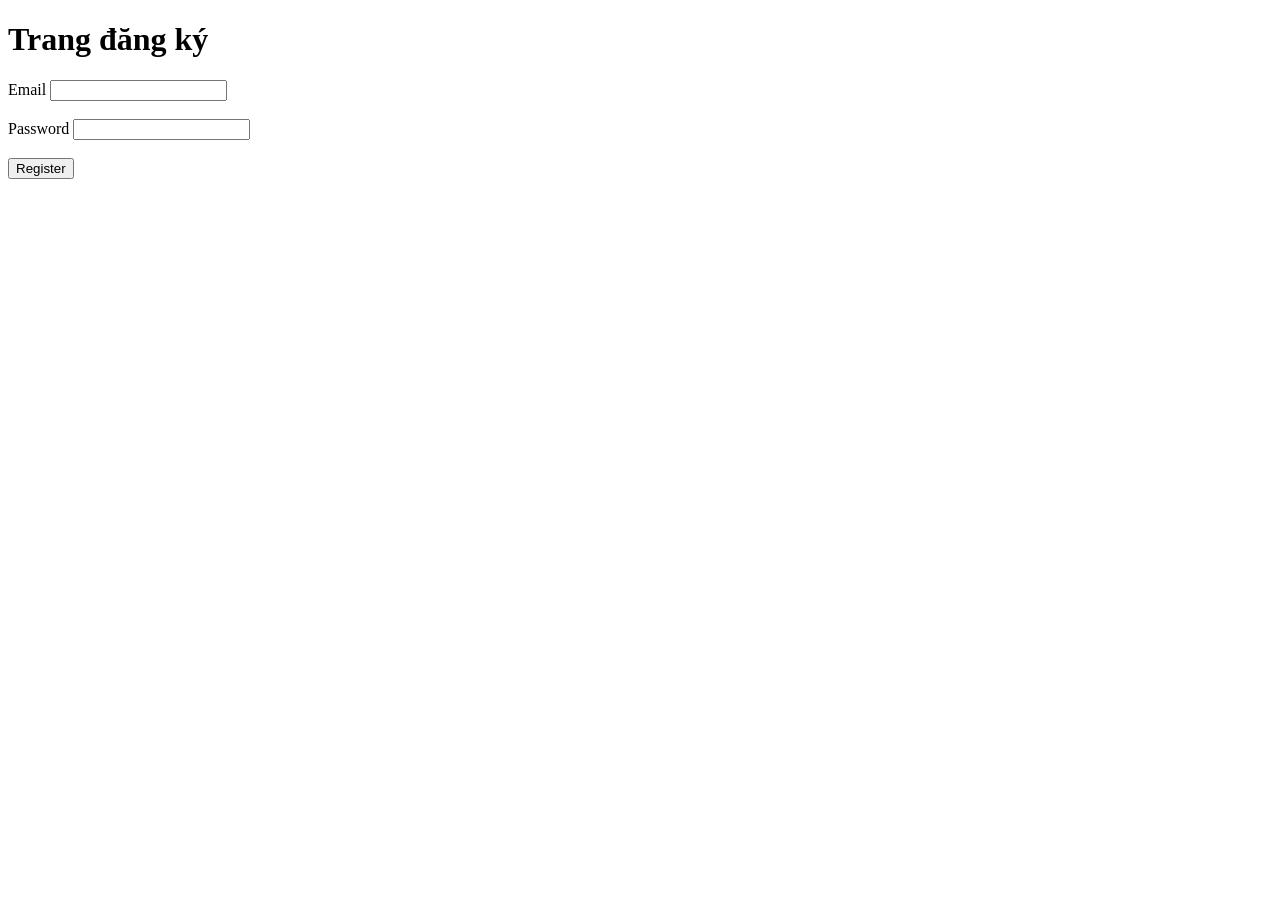
==== register.html @ fc741a78 "New" ====
<!DOCTYPE html>
<html lang="en">

<head>
    <meta charset="UTF-8">
    <meta name="viewport" content="width=device-width, initial-scale=1.0">
    <title>Document</title>
</head>

<body>
    <!-- inline  onclick="alert('Dang click vao toi')" -->
    <h1 class="text" id="title">Trang đăng ký</h1>
    <form action="" id="form-register">
        <label for="">Email</label>
        <input type="email" id="email" name="email">
        <br>
        <br>
        <label for="">Password</label>
        <input type="password" id="password" name="password">
        <br>
        <br>
        <button>Register</button>
    </form>
    <script src="./register.js"></script>
</body>

</html>
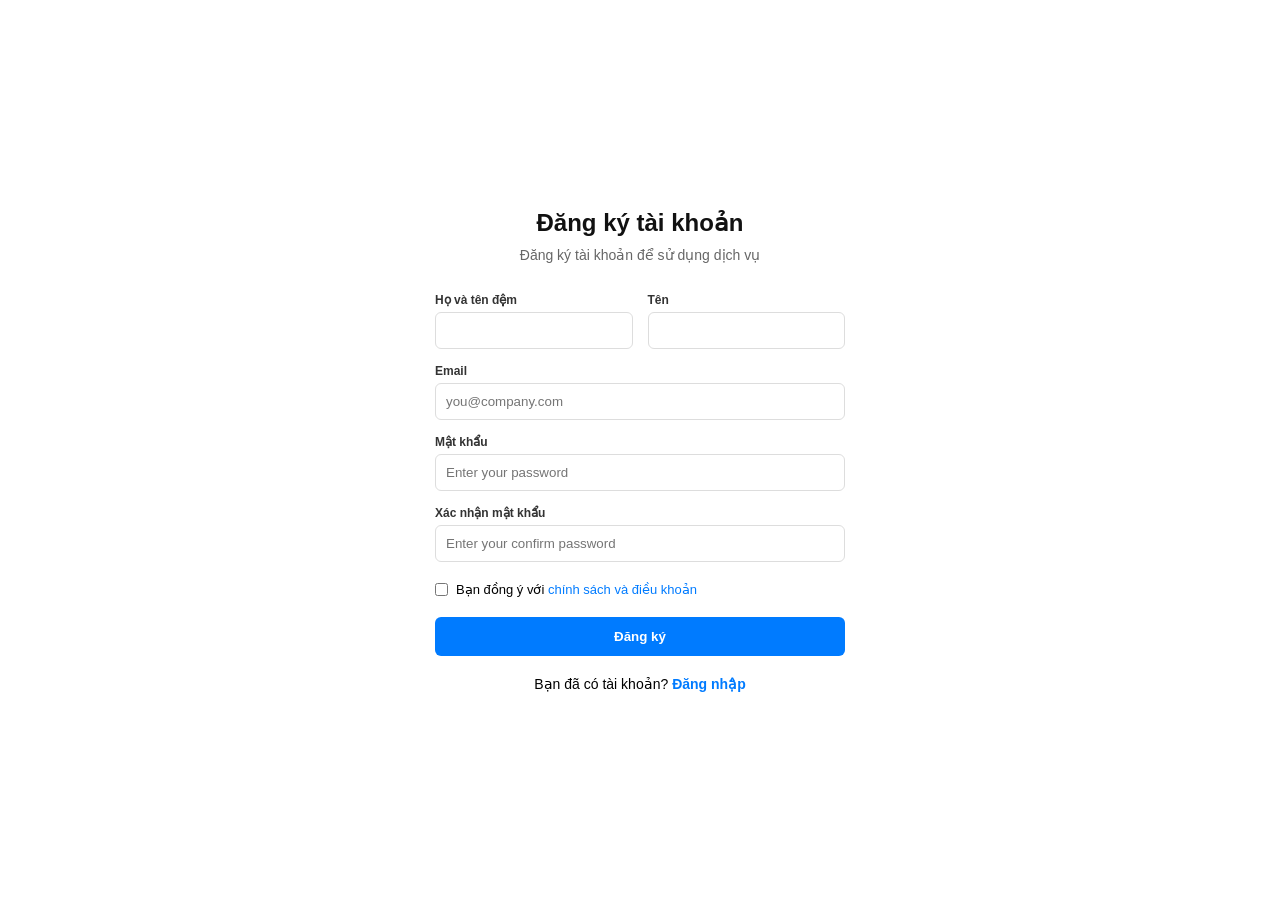
==== commit 19813569: "new" ====
--- a/register.html
+++ b/register.html
@@ -4,23 +4,58 @@
 <head>
     <meta charset="UTF-8">
     <meta name="viewport" content="width=device-width, initial-scale=1.0">
-    <title>Document</title>
+    <title>Đăng ký tài khoản</title>
+    <link rel="stylesheet" href="./register.css">
 </head>
 
 <body>
-    <!-- inline  onclick="alert('Dang click vao toi')" -->
-    <h1 class="text" id="title">Trang đăng ký</h1>
-    <form action="" id="form-register">
-        <label for="">Email</label>
-        <input type="email" id="email" name="email">
-        <br>
-        <br>
-        <label for="">Password</label>
-        <input type="password" id="password" name="password">
-        <br>
-        <br>
-        <button>Register</button>
-    </form>
+    <div class="signup-container">
+        <h1>Đăng ký tài khoản</h1>
+        <p class="subtitle">Đăng ký tài khoản để sử dụng dịch vụ</p>
+
+        <form action="./login.html" id="form-register">
+            <div class="name-row">
+                <div class="input-group">
+                    <label>Họ và tên đệm</label>
+                    <input type="text" id="firstname" name="firstName" />
+                    <small class="error error-firstname"></small>
+                </div>
+                <div class="input-group">
+                    <label>Tên</label>
+                    <input type="text" id="lastname" name="lastName" />
+                    <small class="error error-lastname"></small>
+                </div>
+            </div>
+
+            <div class="input-group">
+                <label>Email</label>
+                <input type="email" id="email" placeholder="you@company.com"/>
+                <small class="error error-email"></small>
+            </div>
+
+            <div class="input-group">
+                <label>Mật khẩu</label>
+                <input type="password" id="password" name="password" placeholder="Enter your password" />
+                <small class="error error-password"></small>
+            </div>
+
+            <div class="input-group">
+                <label>Xác nhận mật khẩu</label>
+                <input type="password" id="confirm-password" name="confirmPassword" placeholder="Enter your confirm password" />
+                <small class="error error-confirm-password"></small>
+            </div>
+
+            <div class="checkbox-group">
+                <input type="checkbox" id="terms" />
+                <label for="terms">Bạn đồng ý với <a href="#">chính sách và điều khoản</a></label>
+                <small class="error"></small>
+            </div>
+
+            <button type="submit" class="btn-signup" id="submit">Đăng ký</button>
+        </form>
+
+        <p class="footer-text">Bạn đã có tài khoản? <a href="#">Đăng nhập</a></p>
+    </div>
     <script src="./register.js"></script>
 </body>
 
--- a/register.css
+++ b/register.css
@@ -0,0 +1,121 @@
+* {
+    box-sizing: border-box;
+    margin: 0;
+    padding: 0;
+    font-family: 'Segoe UI', Tahoma, Geneva, Verdana, sans-serif;
+}
+
+body {
+    background-color: #ffffff;
+    display: flex;
+    justify-content: center;
+    align-items: center;
+    min-height: 100vh;
+}
+
+.signup-container {
+    width: 100%;
+    max-width: 450px;
+    padding: 20px;
+    text-align: center;
+}
+
+h1 {
+    font-size: 24px;
+    margin-bottom: 10px;
+    color: #111;
+}
+
+.subtitle {
+    color: #666;
+    font-size: 14px;
+    margin-bottom: 30px;
+}
+
+.input-group {
+    text-align: left;
+    margin-bottom: 15px;
+}
+
+.input-group label {
+    display: block;
+    font-size: 12px;
+    font-weight: 600;
+    margin-bottom: 5px;
+    color: #333;
+}
+
+input[type="text"],
+input[type="email"],
+input[type="password"] {
+    width: 100%;
+    padding: 10px;
+    border: 1px solid #ddd;
+    border-radius: 6px;
+    outline: none;
+}
+
+.name-row {
+    display: flex;
+    gap: 15px;
+}
+
+.name-row .input-group {
+    flex: 1;
+}
+
+.checkbox-group {
+    display: flex;
+    align-items: center;
+    gap: 8px;
+    font-size: 13px;
+    margin: 20px 0;
+    text-align: left;
+}
+
+.checkbox-group a {
+    color: #007bff;
+    text-decoration: none;
+}
+
+.btn-signup {
+    width: 100%;
+    padding: 12px;
+    background-color: #007bff;
+    color: white;
+    border: none;
+    border-radius: 6px;
+    font-weight: bold;
+    cursor: pointer;
+    margin-bottom: 20px;
+}
+
+.btn-signup:hover {
+    background-color: #0056b3;
+}
+
+.footer-text {
+    font-size: 14px;
+}
+
+.footer-text a {
+    color: #007bff;
+    text-decoration: none;
+    font-weight: bold;
+}
+.error{
+    color: red;
+}
+@media screen and (max-width: 768px) {
+
+body{
+    display: block;
+  }
+.signup-container{
+    max-width: none;
+    padding: 64px 16px 25px;
+}
+.name-row{
+    display: block;
+}
+}
